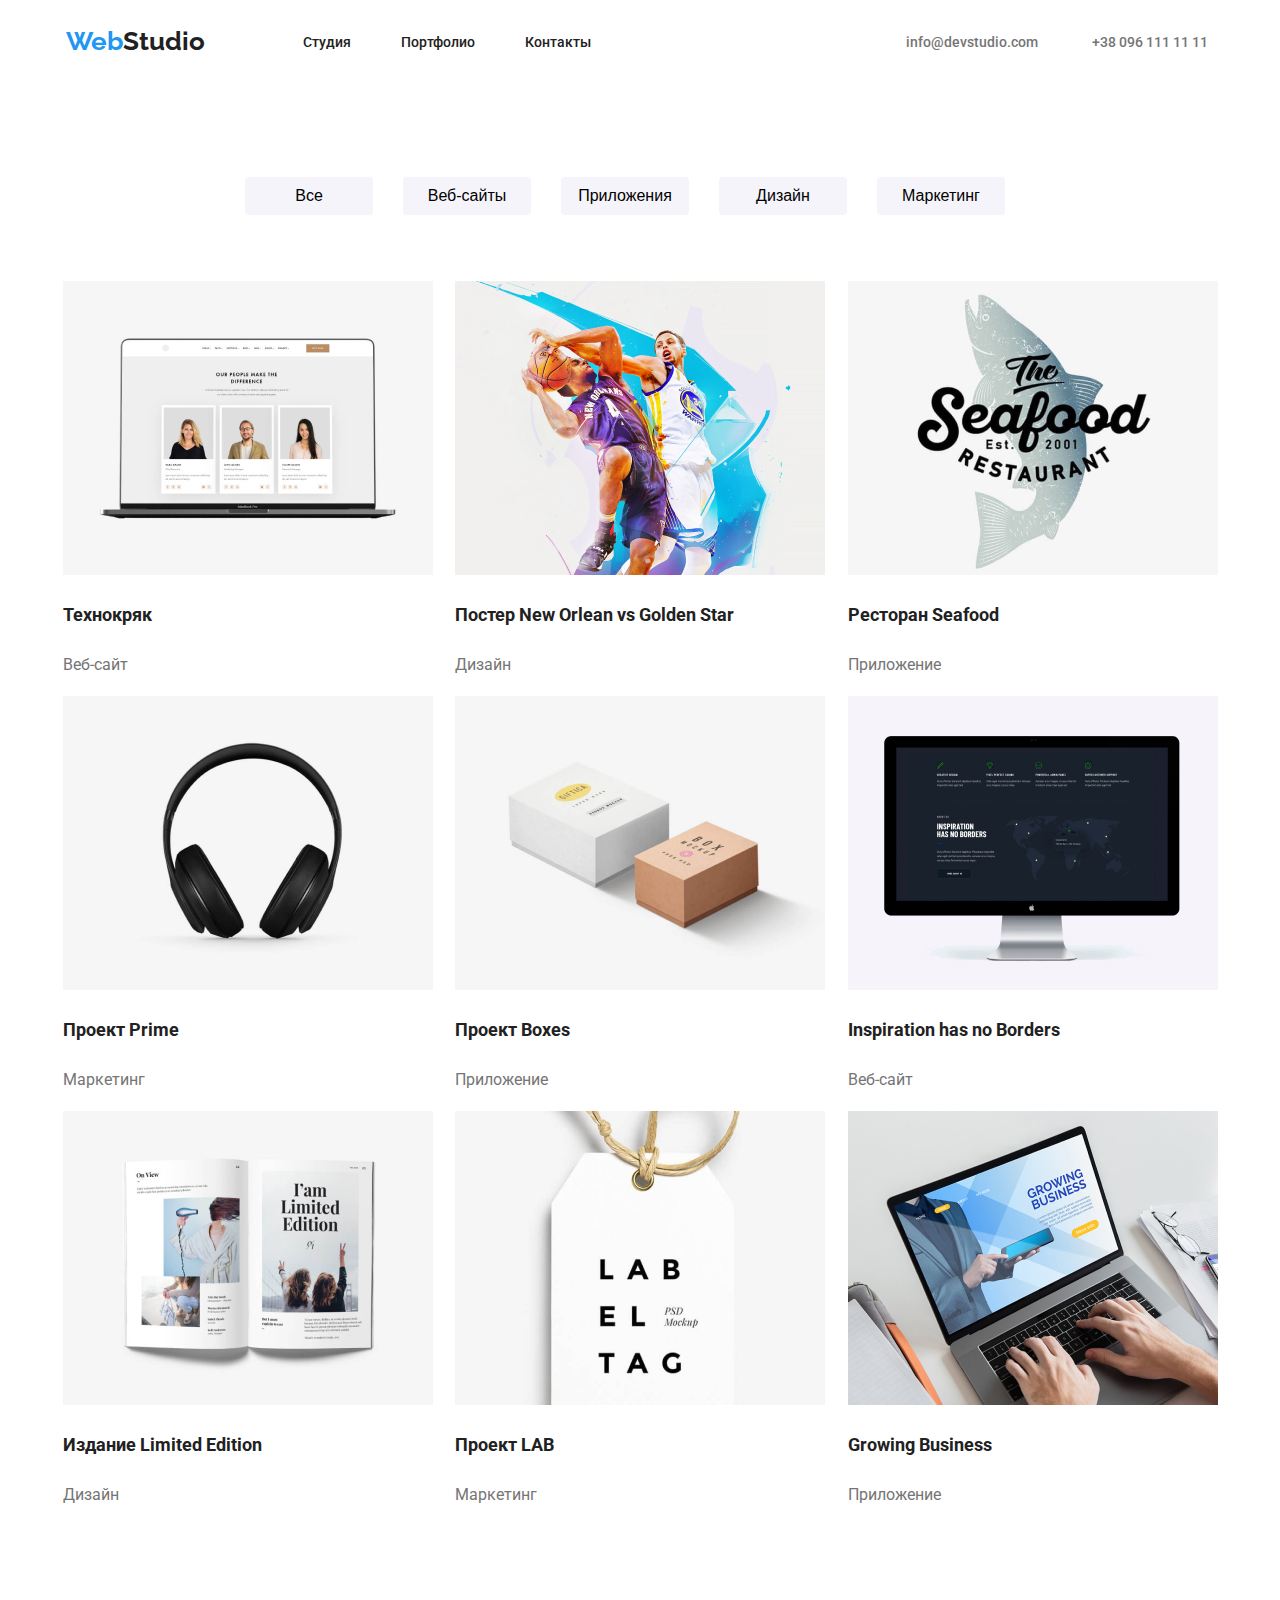
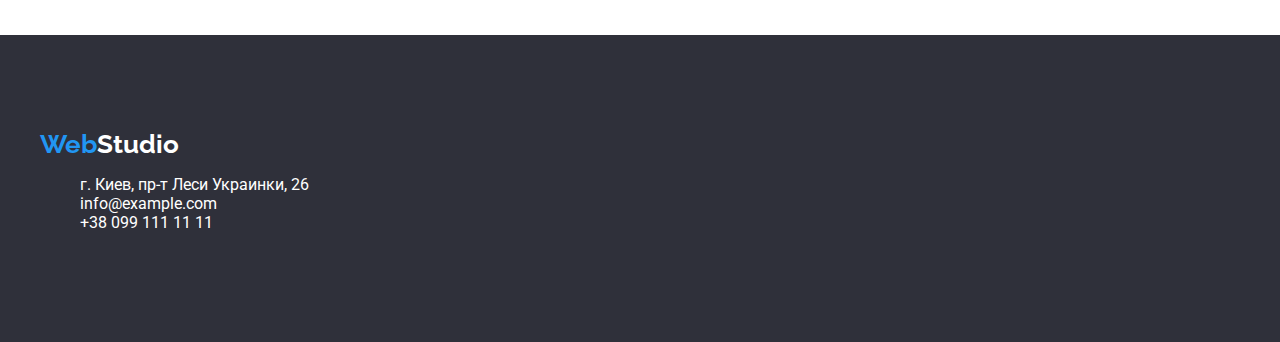
==== portfolio.html @ f40c9e6c "3d commit" ====
<!DOCTYPE html>
<html lang="en">
  <head>
    <meta charset="UTF-8" />
    <meta http-equiv="X-UA-Compatible" content="IE=edge" />
    <meta name="viewport" content="width=device-width, initial-scale=1.0" />
    <title>Портфолио</title>
    <link rel="preconnect" href="https://fonts.googleapis.com" />
    <link rel="preconnect" href="https://fonts.gstatic.com" crossorigin />
    <link
      href="https://fonts.googleapis.com/css2?family=Raleway:wght@700&family=Roboto:wght@400;500;700&display=swap"
      rel="stylesheet"
    />
    <link rel="stylesheet" type="text/css" href="css/styles.css" />
  </head>
  <body>
    <header class="header">
      <div class="container header_container">
        <nav>
          <a href="index.html" class="logo"><span>Web</span>Studio</a>
          <ul class="header_navigation">
            <li><a href="index.html">Студия</a></li>
            <li><a href="portfolio.html">Портфолио</a></li>
            <li><a href="#">Контакты</a></li>
          </ul>
        </nav>
        <div class="header_contacts">
          <a href="mailto:info@devstudio.com">info@devstudio.com</a>
          <a href="tel:+38 096 111 11 11">+38 096 111 11 11</a>
        </div>
      </div>
    </header>
    <main>
      <section class="navigation section">
        <div class="container">
          <ul class="list">
            <li><button type="button" class="portfolio_button">Все</button></li>
            <li><button type="button" class="portfolio_button">Веб-сайты</button></li>
            <li><button type="button" class="portfolio_button">Приложения</button></li>
            <li><button type="button" class="portfolio_button">Дизайн</button></li>
            <li><button type="button" class="portfolio_button">Маркетинг</button></li>
          </ul>
        </div>
      </section>
      <section class="portfolio_cards section">
        <div class="container">
          <ul class="portfolio_card_list">
            <li class="portfolio_card">
              <img src="images/porfolio_img/porfolio_img_1.jpg" alt="Страница" />
              <h3>Технокряк</h3>
              <p>Веб-сайт</p>
            </li>
            <li class="portfolio_card">
              <img src="images/porfolio_img/porfolio_img_2.jpg" alt="Баскетболист" />
              <h3>Постер New Orlean vs Golden Star</h3>
              <p>Дизайн</p>
            </li>
            <li class="portfolio_card">
              <img src="images/porfolio_img/porfolio_img_3.jpg" alt="Морепродукты" />
              <h3>Ресторан Seafood</h3>
              <p>Приложение</p>
            </li>
            <li class="portfolio_card">
              <img src="images/porfolio_img/porfolio_img_4.jpg" alt="Наушники" />
              <h3>Проект Prime</h3>
              <p>Маркетинг</p>
            </li>
            <li class="portfolio_card">
              <img src="images/porfolio_img/porfolio_img_5.jpg" alt="Коробки" />
              <h3>Проект Boxes</h3>
              <p>Приложение</p>
            </li>
            <li class="portfolio_card">
              <img src="images/porfolio_img/porfolio_img_6.jpg" alt="Монитор" />
              <h3>Inspiration has no Borders</h3>
              <p>Веб-сайт</p>
            </li>
            <li class="portfolio_card">
              <img src="images/porfolio_img/porfolio_img_7.jpg" alt="Книга" />
              <h3>Издание Limited Edition</h3>
              <p>Дизайн</p>
            </li>
            <li class="portfolio_card">
              <img src="images/porfolio_img/porfolio_img_8.jpg" alt="Бирка" />
              <h3>Проект LAB</h3>
              <p>Маркетинг</p>
            </li>
            <li class="portfolio_card">
              <img src="images/porfolio_img/porfolio_img_9.jpg" alt="Лептоп" />
              <h3>Growing Business</h3>
              <p>Приложение</p>
            </li>
          </ul>
        </div>
      </section>
    </main>
    <footer>
      <section class="section">
        <div class="container">
          <a href="index.html" class="logo"><span>Web</span>Studio</a>
          <address>
            <ul>
              <li><a href="#">г. Киев, пр-т Леси Украинки, 26</a></li>
              <li><a href="mailto:info@example.com">info@example.com</a></li>
              <li><a href="tel:+38 099 111 11 11">+38 099 111 11 11</a></li>
            </ul>
          </address>
        </div>
      </section>
    </footer>
  </body>
</html>
---- css/styles.css ----
body {
    font-family: 'Roboto', sans-serif;
    color: #212121;
    margin: 0;
    max-width: 100%;
}

.section {
    padding: 94px 0;
}

.container {
    width: 1200px;
    margin: 0 auto;
}

li {
list-style-type: none;
}

header .header_container {
    display: flex;
    justify-content: space-between;
}

.header_container nav {
    display: flex;
}

header .logo {
    margin: 1em;
}

.logo {
    font-size: 26px;
    font-weight: 700;
    font-family: 'Raleway', sans-serif;
}


 header .logo:hover {
    color: #212121;
    cursor: pointer;
 }

.logo span {
    color: #2196F3;
}

.header_navigation {
    display: flex;
    margin: 2em;
}

.header_navigation li {
    margin-right: 50px;
}

header a {
    color: #212121;
    text-decoration: none;
    font-size: 14px;
    font-weight: 500;

}

header a:hover {
    color: #2196F3;
}

header a:focus {
    color: #2196F3;
}

.header_contacts {
    margin: 2em;
}

.header_contacts a {
    color: #757575;
    margin-left: 50px;
}

section h2 {
    margin: 0;
    font-weight: 700;
    font-size: 36px;
    line-height: 4.2em;
    text-align: center;
}

.list {
    margin: 0;
    padding: 0;
    display: flex;
    justify-content: space-between;
}

.main_item {
    background-color: #2F303A;
    text-align: center;
}

.main_item h1 {
    color: white;
    font-weight: 900;
    font-size: 44px;
    line-height: 1.36em;
}

.main_item button {
    background: #2196F3;
    width: 200px;
    height: 50px;
    box-shadow: 0px 4px 4px rgba(0, 0, 0, 0.15);
    border-radius: 4px;
    border: none;
    font-size: 16px;
    line-height: 1.88em;
    font-weight: 700;
    color: #FFFFFF;
}

.main_item button:hover {
    background: #188CE8;
    border: none;
    cursor: pointer;
    transition: 0.5s;
}

.main_item button:focus {
    background: #188CE8;
}

.main_item button:active {
    background: #188CE8;
}

.why_me {
    background: #E5E5E5;
}

.why_me p {
    font-size: 14px;
    font-weight: 700;
    line-height: 1.6em;
}

.why_me .secondary_text {
    color: #757575;
}

.about_us {
    background: #E5E5E5;
}

.about_us img {
    width: 370px;
    height: 294px;
}

.our_team {
    background: #F5F4FA;
    text-align: center;
}

.our_team_column {
    background-color: #FFFFFF;
    box-shadow: 0px 1px 3px rgba(0, 0, 0, 0.12), 0px 1px 1px rgba(0, 0, 0, 0.14), 0px 2px 1px rgba(0, 0, 0, 0.2);
    border-radius: 0px 0px 4px 4px;
}

.our_team img {
    width: 270px;
    height: 260px;
}

.our_team .secondary_text {
    color: #757575;
    font-size: 16px;
}

.navigation {
    text-align: center;
    padding-bottom: 50px;
}

.navigation .list {
    display: flex;
    justify-content: center;
}

.navigation .list li {
    margin-right: 30px;
}

.portfolio_cards {
    padding-top: 0;
}

.portfolio_button {
    width: 128px;
    height: 38px;
    background-color: #F5F4FA;
    font-size: 16px;
    font-weight: 500;
    line-height: 1.62em;
    border-radius: 4px;
    border: none;
}

.portfolio_button:hover {
    background-color: #2196F3;
    color: #FFFFFF;
    border: none;
    cursor: pointer;
    transition: 0.5s;
}

.portfolio_card_list {
    display: flex;
    justify-content: space-evenly;
    flex-wrap: wrap;
    padding: 0;
}

.portfolio_card img {
    width: 370px;
    height: 294px;
}

.portfolio_card h3 {
    font-size: 18px;
    font-weight: 700;
    line-height: 2em;
}

.portfolio_card p {
    color: #757575;
    font-size: 16px;
    font-weight: 400;
    line-height: 1.8em;
}

footer {
    background-color: #2F303A;
}

footer .logo {
    color: #FFFFFF;
}

footer.logo:hover {
    color: #FFFFFF;
    cursor: pointer;
}

footer a {
    color: #FFFFFF;
    font-style: normal;
    text-decoration: none;
}

address a:hover {
color: rgba(255, 255, 255, 0.6);
}
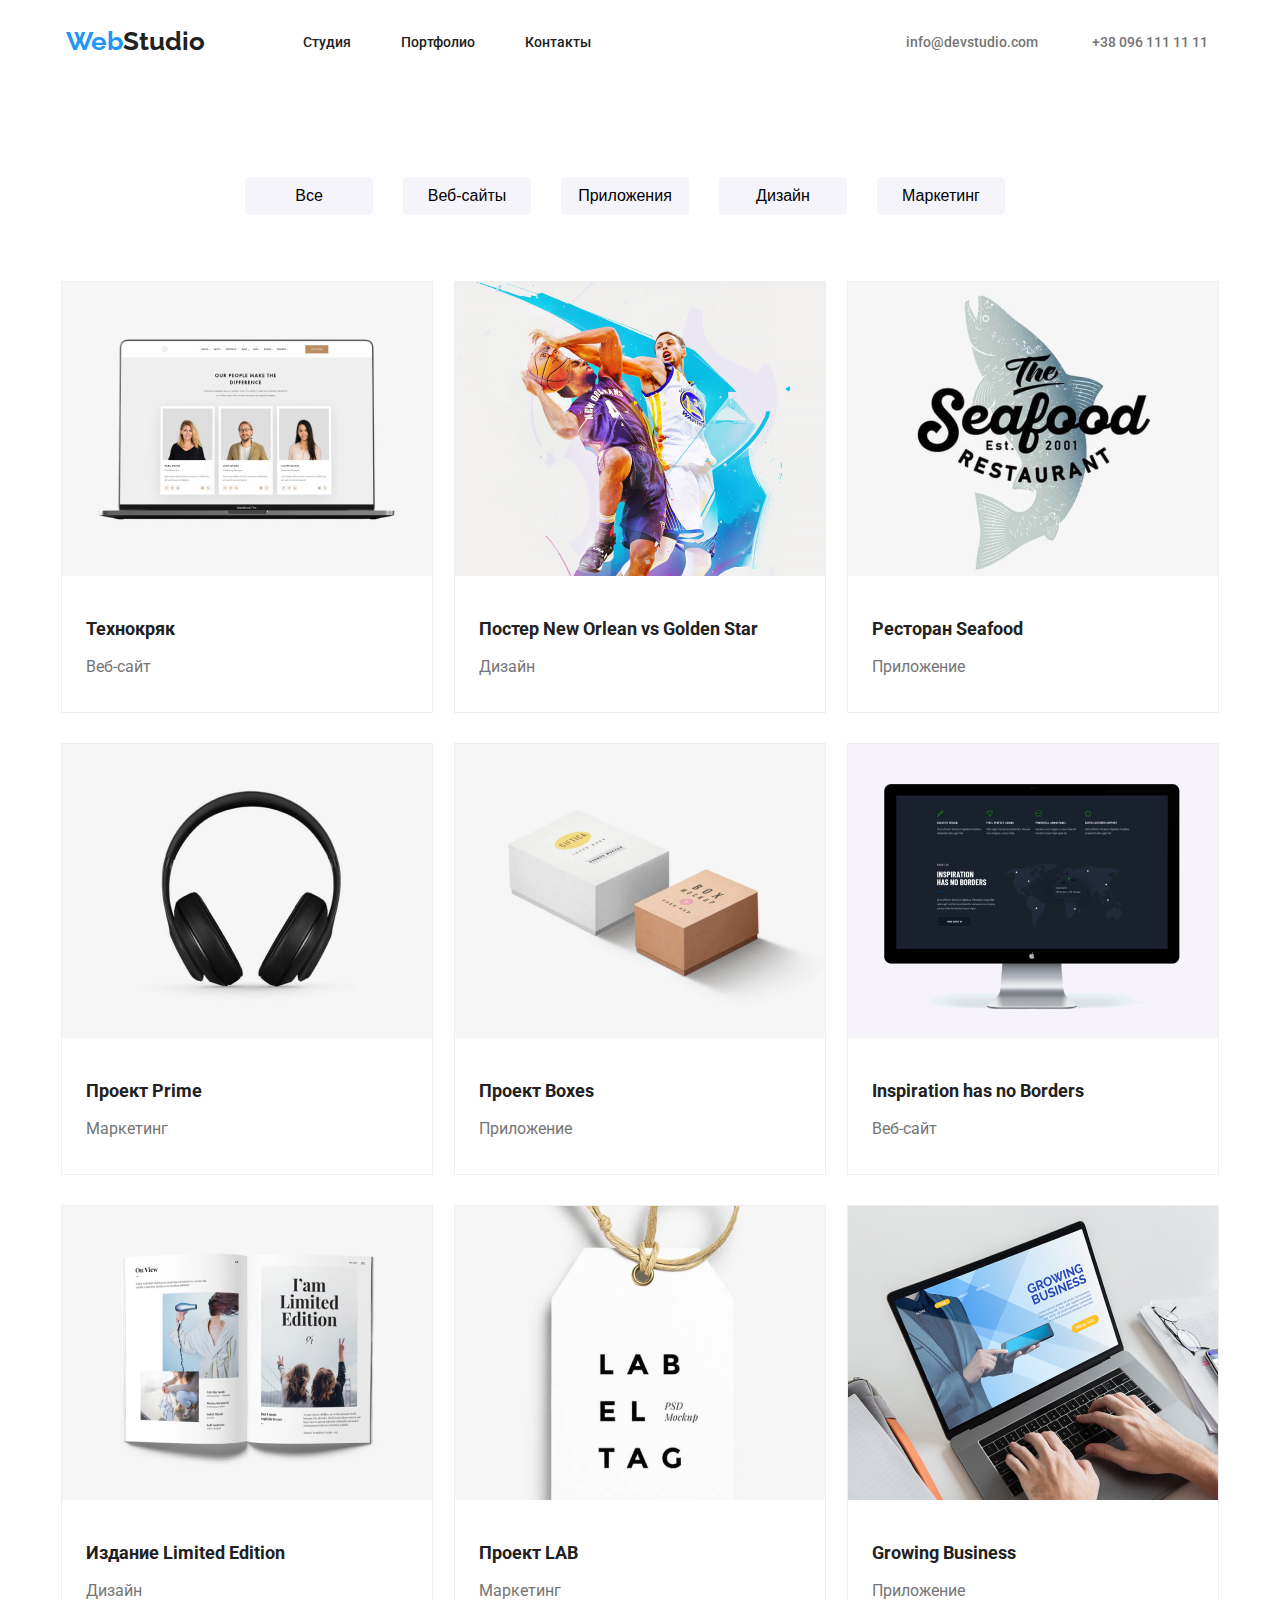
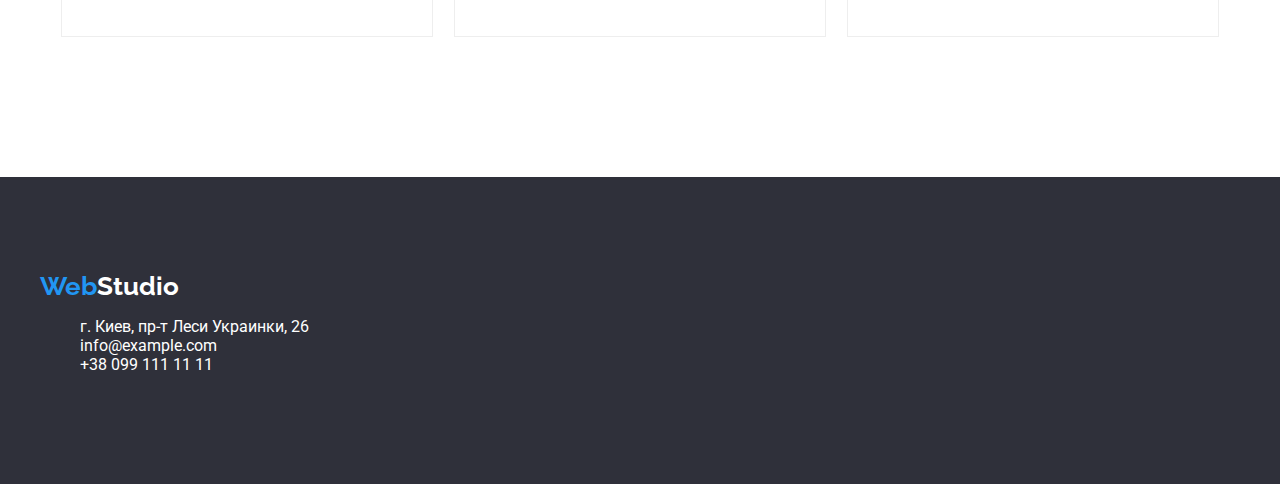
==== commit 93be442f: "3d commit" ====
--- a/portfolio.html
+++ b/portfolio.html
@@ -47,48 +47,66 @@
           <ul class="portfolio_card_list">
             <li class="portfolio_card">
               <img src="images/porfolio_img/porfolio_img_1.jpg" alt="Страница" />
-              <h3>Технокряк</h3>
-              <p>Веб-сайт</p>
+              <div class="portfolio_card_content">
+                <h3>Технокряк</h3>
+                <p>Веб-сайт</p>
+              </div>
             </li>
             <li class="portfolio_card">
               <img src="images/porfolio_img/porfolio_img_2.jpg" alt="Баскетболист" />
-              <h3>Постер New Orlean vs Golden Star</h3>
-              <p>Дизайн</p>
+              <div class="portfolio_card_content">
+                <h3>Постер New Orlean vs Golden Star</h3>
+                <p>Дизайн</p>
+              </div>
             </li>
             <li class="portfolio_card">
               <img src="images/porfolio_img/porfolio_img_3.jpg" alt="Морепродукты" />
-              <h3>Ресторан Seafood</h3>
-              <p>Приложение</p>
+              <div class="portfolio_card_content">
+                <h3>Ресторан Seafood</h3>
+                <p>Приложение</p>
+              </div>
             </li>
             <li class="portfolio_card">
               <img src="images/porfolio_img/porfolio_img_4.jpg" alt="Наушники" />
-              <h3>Проект Prime</h3>
-              <p>Маркетинг</p>
+              <div class="portfolio_card_content">
+                <h3>Проект Prime</h3>
+                <p>Маркетинг</p>
+              </div>
             </li>
             <li class="portfolio_card">
               <img src="images/porfolio_img/porfolio_img_5.jpg" alt="Коробки" />
-              <h3>Проект Boxes</h3>
-              <p>Приложение</p>
+              <div class="portfolio_card_content">
+                <h3>Проект Boxes</h3>
+                <p>Приложение</p>
+              </div>
             </li>
             <li class="portfolio_card">
               <img src="images/porfolio_img/porfolio_img_6.jpg" alt="Монитор" />
-              <h3>Inspiration has no Borders</h3>
-              <p>Веб-сайт</p>
+              <div class="portfolio_card_content">
+                <h3>Inspiration has no Borders</h3>
+                <p>Веб-сайт</p>
+              </div>
             </li>
             <li class="portfolio_card">
               <img src="images/porfolio_img/porfolio_img_7.jpg" alt="Книга" />
-              <h3>Издание Limited Edition</h3>
-              <p>Дизайн</p>
+              <div class="portfolio_card_content">
+                <h3>Издание Limited Edition</h3>
+                <p>Дизайн</p>
+              </div>
             </li>
             <li class="portfolio_card">
               <img src="images/porfolio_img/porfolio_img_8.jpg" alt="Бирка" />
-              <h3>Проект LAB</h3>
-              <p>Маркетинг</p>
+              <div class="portfolio_card_content">
+                <h3>Проект LAB</h3>
+                <p>Маркетинг</p>
+              </div>
             </li>
             <li class="portfolio_card">
               <img src="images/porfolio_img/porfolio_img_9.jpg" alt="Лептоп" />
-              <h3>Growing Business</h3>
-              <p>Приложение</p>
+              <div class="portfolio_card_content">
+                <h3>Growing Business</h3>
+                <p>Приложение</p>
+              </div>
             </li>
           </ul>
         </div>
--- a/css/styles.css
+++ b/css/styles.css
@@ -85,7 +85,7 @@
     margin: 0;
     font-weight: 700;
     font-size: 36px;
-    line-height: 4.2em;
+    margin-bottom: 50px;
     text-align: center;
 }
 
@@ -224,22 +224,30 @@
     padding: 0;
 }
 
+.portfolio_card {
+    margin-bottom: 30px;
+    background: #FFFFFF;
+    border: 1px solid #EEEEEE;
+}
+
 .portfolio_card img {
     width: 370px;
     height: 294px;
 }
 
+.portfolio_card_content {
+    padding: 20px 24px;
+}
+
 .portfolio_card h3 {
     font-size: 18px;
     font-weight: 700;
-    line-height: 2em;
 }
 
 .portfolio_card p {
     color: #757575;
     font-size: 16px;
     font-weight: 400;
-    line-height: 1.8em;
 }
 
 footer {
@@ -263,4 +271,12 @@
 
 address a:hover {
 color: rgba(255, 255, 255, 0.6);
+}
+
+.footer_adress ul {
+    padding: 0;
+}
+
+.footer_adress li {
+    padding-bottom: 9px;
 }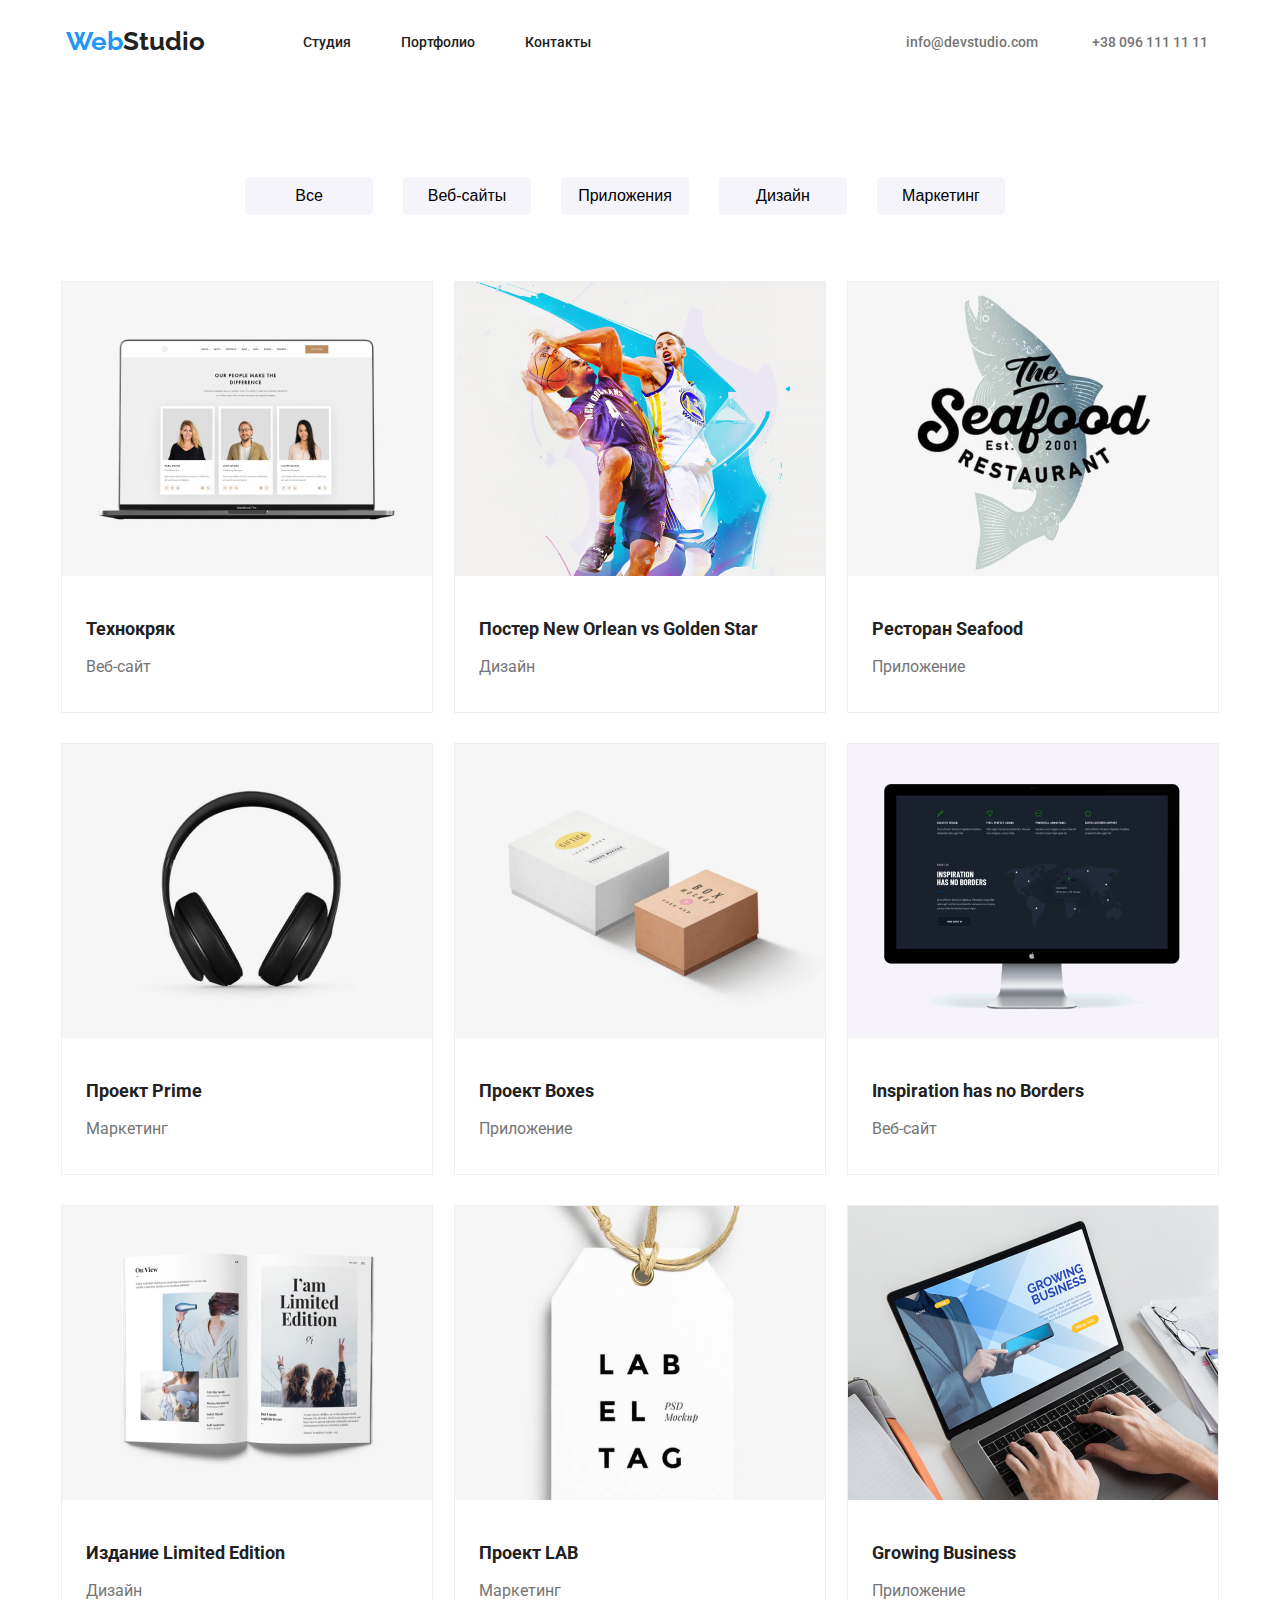
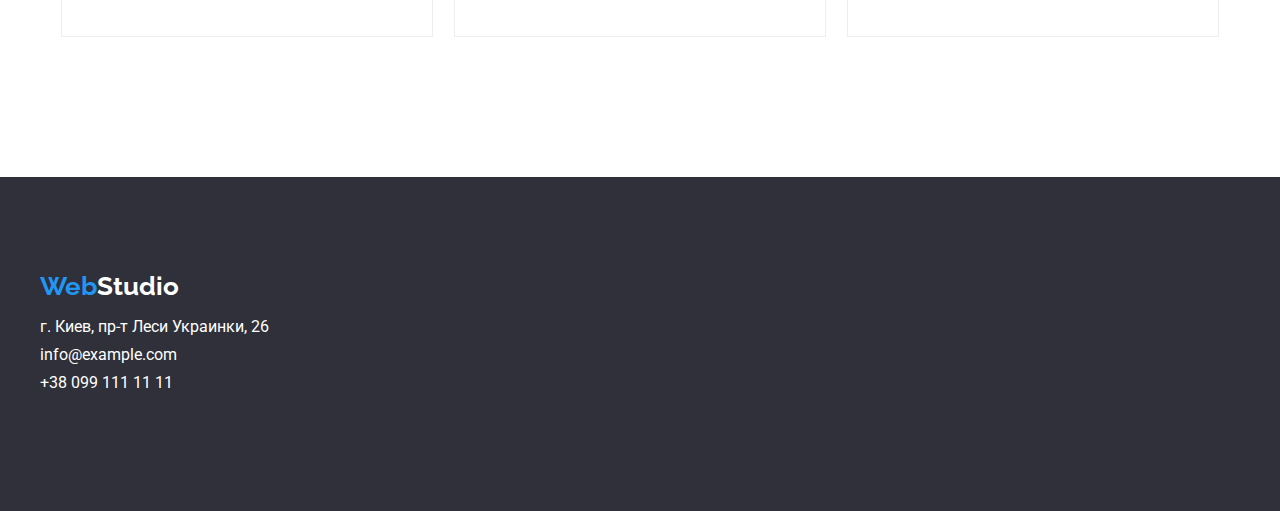
==== commit 6ce1bc53: "Update portfolio.html" ====
--- a/portfolio.html
+++ b/portfolio.html
@@ -116,7 +116,7 @@
       <section class="section">
         <div class="container">
           <a href="index.html" class="logo"><span>Web</span>Studio</a>
-          <address>
+          <address class="footer_adress">
             <ul>
               <li><a href="#">г. Киев, пр-т Леси Украинки, 26</a></li>
               <li><a href="mailto:info@example.com">info@example.com</a></li>
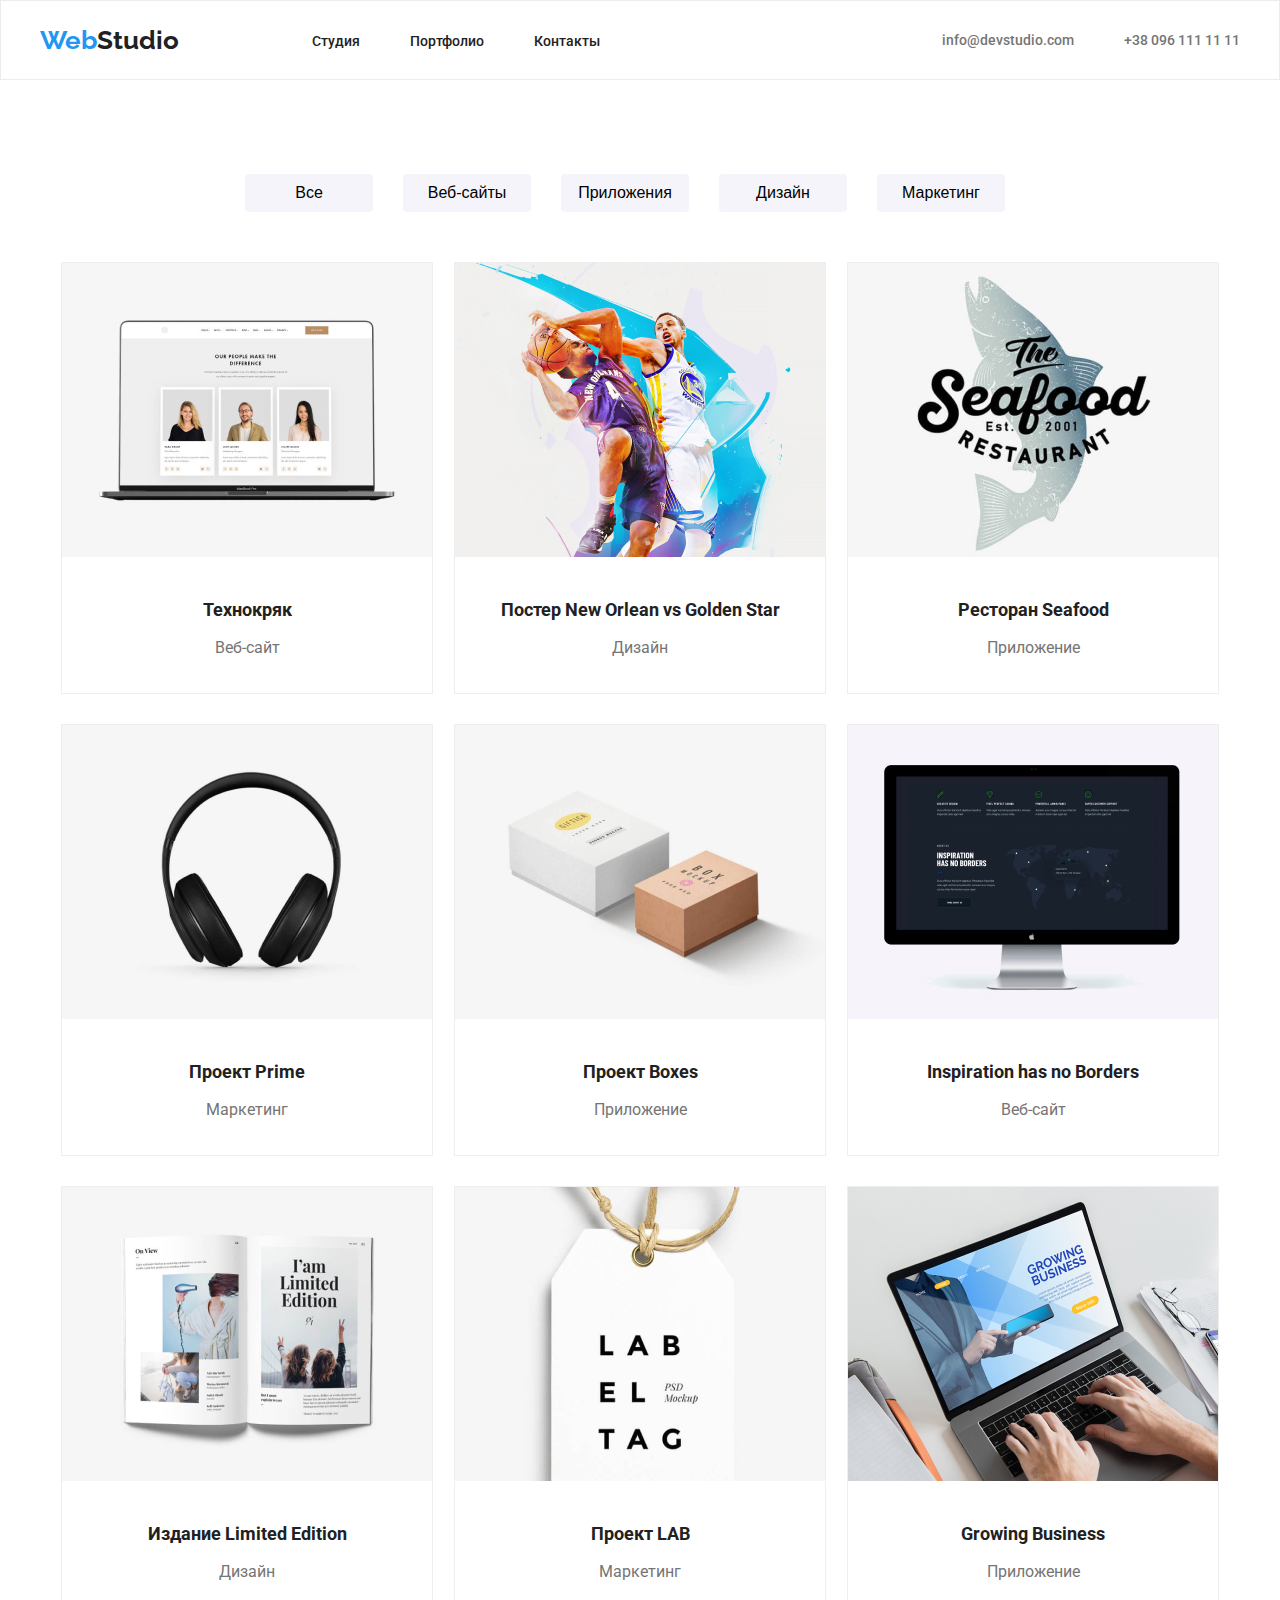
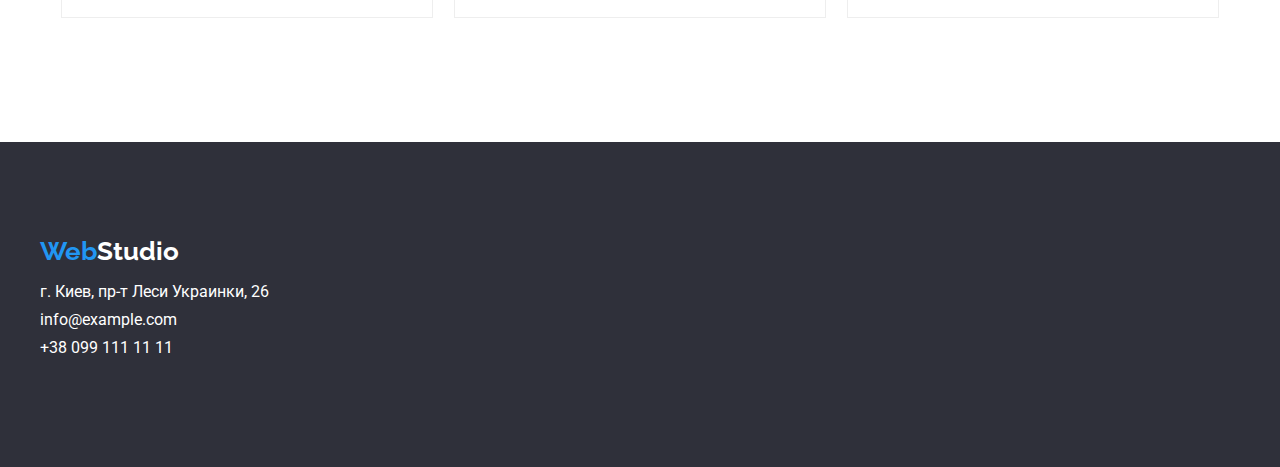
==== commit f6dd28f6: "fifth commit" ====
--- a/portfolio.html
+++ b/portfolio.html
@@ -15,20 +15,22 @@
   </head>
   <body>
     <header class="header">
-      <div class="container header_container">
-        <nav>
-          <a href="index.html" class="logo"><span>Web</span>Studio</a>
-          <ul class="header_navigation">
-            <li><a href="index.html">Студия</a></li>
-            <li><a href="portfolio.html">Портфолио</a></li>
-            <li><a href="#">Контакты</a></li>
-          </ul>
-        </nav>
-        <div class="header_contacts">
-          <a href="mailto:info@devstudio.com">info@devstudio.com</a>
-          <a href="tel:+38 096 111 11 11">+38 096 111 11 11</a>
+      <section class="header_section section">
+        <div class="container header_container">
+          <nav>
+            <a href="index.html" class="logo"><span>Web</span>Studio</a>
+            <ul class="header_navigation">
+              <li><a href="index.html">Студия</a></li>
+              <li><a href="portfolio.html">Портфолио</a></li>
+              <li><a href="#">Контакты</a></li>
+            </ul>
+          </nav>
+          <div class="header_contacts">
+            <a href="mailto:info@devstudio.com">info@devstudio.com</a>
+            <a href="tel:+38 096 111 11 11">+38 096 111 11 11</a>
+          </div>
         </div>
-      </div>
+      </section>
     </header>
     <main>
       <section class="navigation section">
@@ -40,10 +42,6 @@
             <li><button type="button" class="portfolio_button">Дизайн</button></li>
             <li><button type="button" class="portfolio_button">Маркетинг</button></li>
           </ul>
-        </div>
-      </section>
-      <section class="portfolio_cards section">
-        <div class="container">
           <ul class="portfolio_card_list">
             <li class="portfolio_card">
               <img src="images/porfolio_img/porfolio_img_1.jpg" alt="Страница" />
--- a/css/styles.css
+++ b/css/styles.css
@@ -12,12 +12,21 @@
 .container {
     width: 1200px;
     margin: 0 auto;
+    padding: 0 15px;
 }
 
 li {
 list-style-type: none;
 }
 
+.header_section {
+    border: 1px solid #ECECEC;
+}
+
+header .header_section {
+    padding: 24px 0;
+}
+
 header .header_container {
     display: flex;
     justify-content: space-between;
@@ -25,10 +34,6 @@
 
 .header_container nav {
     display: flex;
-}
-
-header .logo {
-    margin: 1em;
 }
 
 .logo {
@@ -37,6 +42,9 @@
     font-family: 'Raleway', sans-serif;
 }
 
+header .logo {
+    margin-right: 93px;
+}
 
  header .logo:hover {
     color: #212121;
@@ -49,7 +57,8 @@
 
 .header_navigation {
     display: flex;
-    margin: 2em;
+    margin: 0;
+    align-items: center;
 }
 
 .header_navigation li {
@@ -73,7 +82,8 @@
 }
 
 .header_contacts {
-    margin: 2em;
+    align-items: center;
+    display: flex;
 }
 
 .header_contacts a {
@@ -99,6 +109,10 @@
 .main_item {
     background-color: #2F303A;
     text-align: center;
+}
+
+.main_item {
+    padding: 200px 0;
 }
 
 .main_item h1 {
@@ -106,6 +120,8 @@
     font-weight: 900;
     font-size: 44px;
     line-height: 1.36em;
+    letter-spacing: 0.06em;
+    margin: 0 0 40px 0;
 }
 
 .main_item button {
@@ -140,14 +156,21 @@
     background: #E5E5E5;
 }
 
+.why_me_column {
+    width: 370px;
+    margin-right: 30px;
+}
+
 .why_me p {
+    margin-top: 0;
     font-size: 14px;
     font-weight: 700;
-    line-height: 1.6em;
+    line-height: 1.71;
 }
 
 .why_me .secondary_text {
     color: #757575;
+    font-weight: 400;
 }
 
 .about_us {
@@ -162,6 +185,7 @@
 .our_team {
     background: #F5F4FA;
     text-align: center;
+    letter-spacing: 0.03em;
 }
 
 .our_team_column {
@@ -175,14 +199,21 @@
     height: 260px;
 }
 
+.our_team h3 {
+    font-weight: 500;
+    font-size: 16px;
+    line-height: 19px;
+}
+
 .our_team .secondary_text {
     color: #757575;
     font-size: 16px;
+    font-weight: 400;
 }
 
 .navigation {
     text-align: center;
-    padding-bottom: 50px;
+    padding-bottom: 94px;
 }
 
 .navigation .list {
@@ -192,10 +223,6 @@
 
 .navigation .list li {
     margin-right: 30px;
-}
-
-.portfolio_cards {
-    padding-top: 0;
 }
 
 .portfolio_button {
@@ -222,6 +249,7 @@
     justify-content: space-evenly;
     flex-wrap: wrap;
     padding: 0;
+    margin: 50px 0 0 0;
 }
 
 .portfolio_card {
@@ -254,6 +282,10 @@
     background-color: #2F303A;
 }
 
+.footer_section {
+    padding: 60px 0;
+}
+
 footer .logo {
     color: #FFFFFF;
 }
@@ -278,5 +310,5 @@
 }
 
 .footer_adress li {
-    padding-bottom: 9px;
+    margin-bottom: 9px;
 }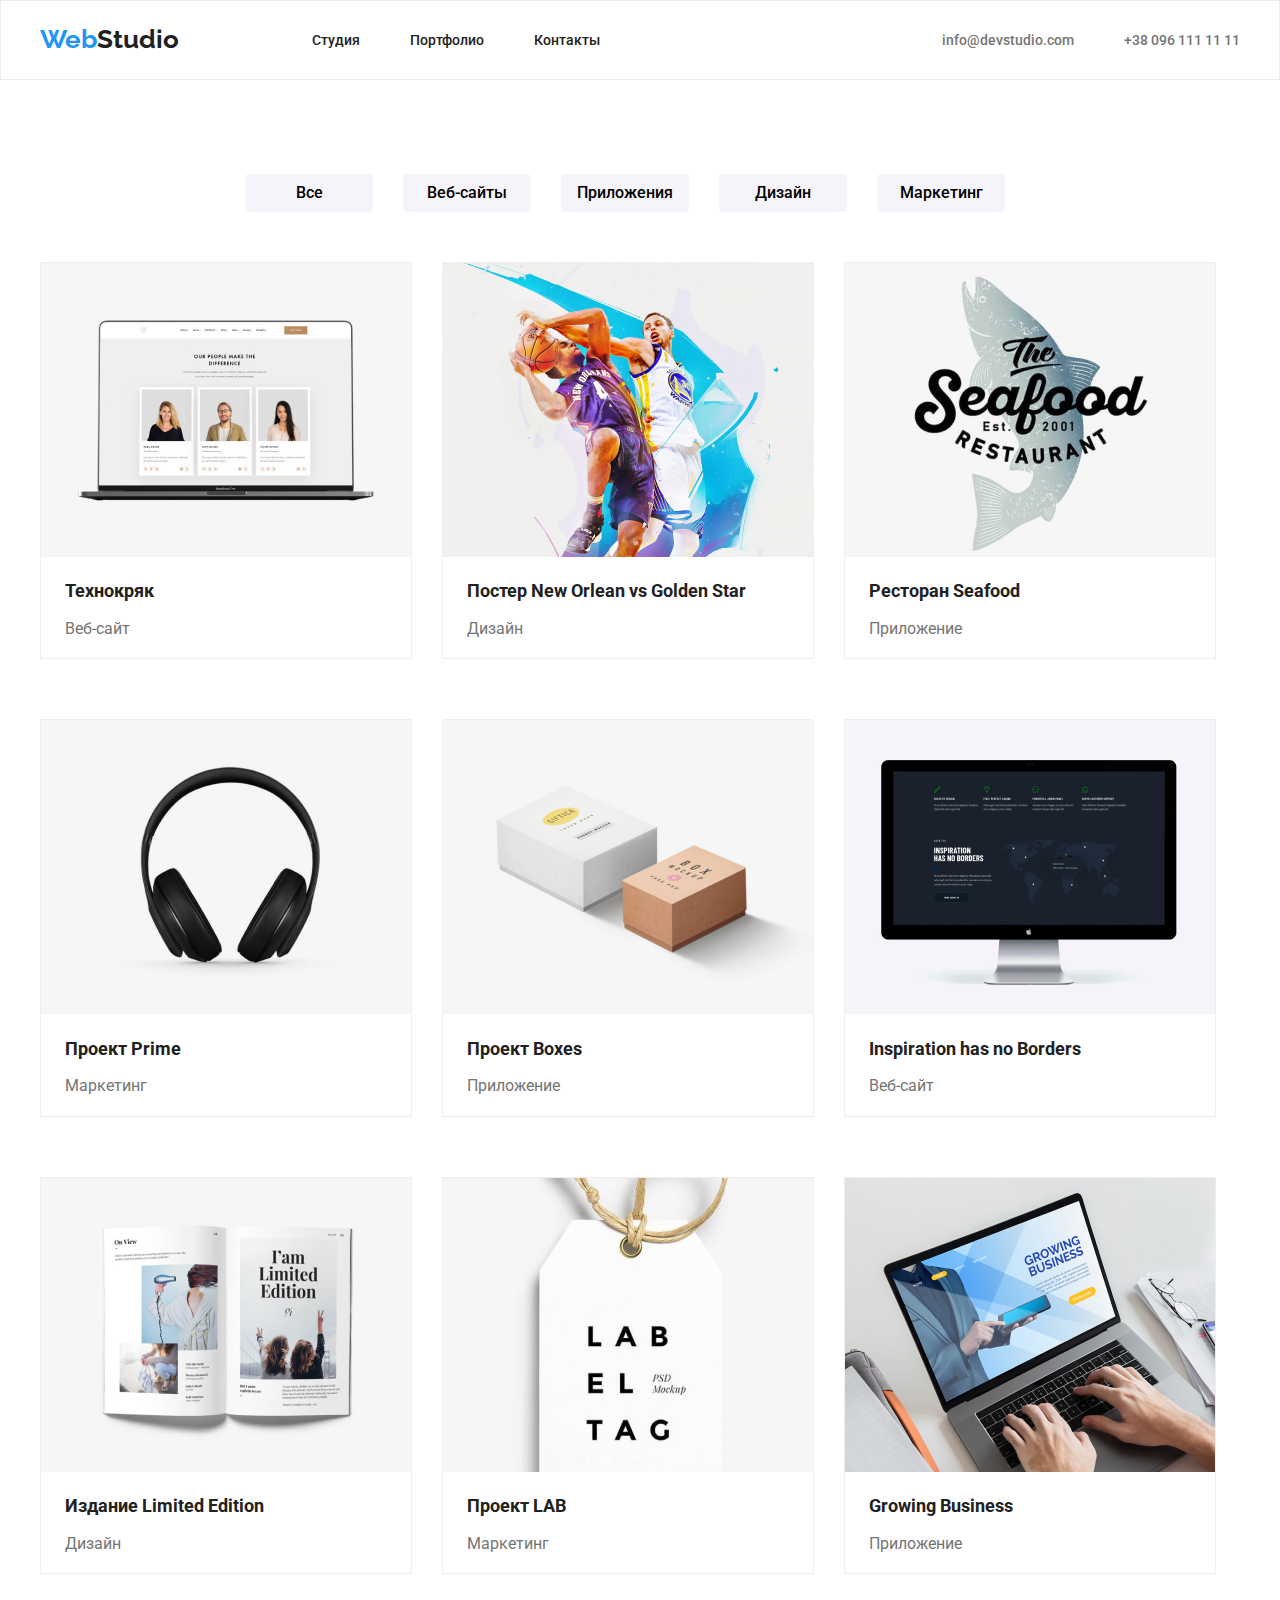
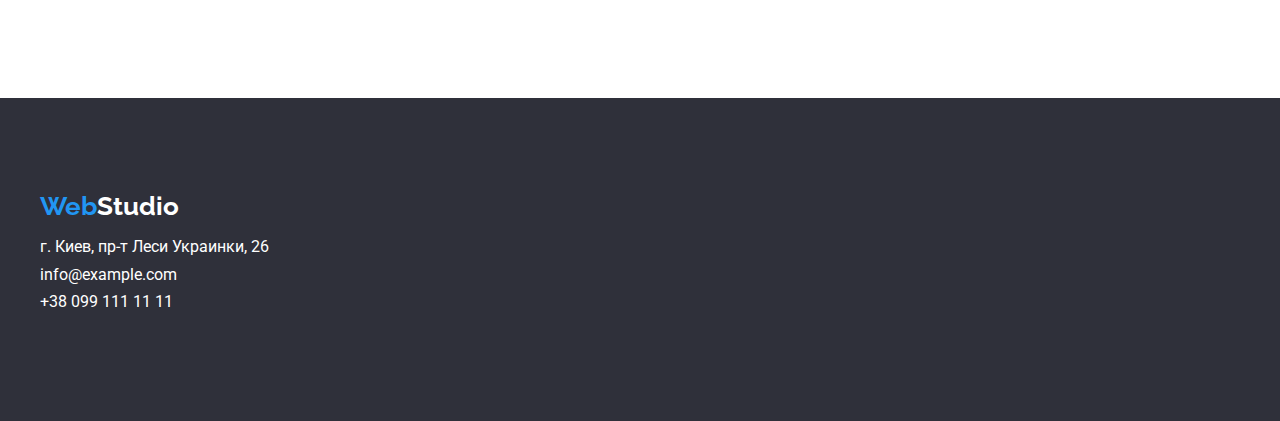
==== commit 5efb919b: "commit 6" ====
--- a/portfolio.html
+++ b/portfolio.html
@@ -12,6 +12,7 @@
       rel="stylesheet"
     />
     <link rel="stylesheet" type="text/css" href="css/styles.css" />
+    <link rel="stylesheet" type="text/css" href="css/normalize.css" />
   </head>
   <body>
     <header class="header">
--- a/css/styles.css
+++ b/css/styles.css
@@ -119,7 +119,7 @@
     color: white;
     font-weight: 900;
     font-size: 44px;
-    line-height: 1.36em;
+    line-height: 1.36;
     letter-spacing: 0.06em;
     margin: 0 0 40px 0;
 }
@@ -154,6 +154,7 @@
 
 .why_me {
     background: #E5E5E5;
+    letter-spacing: 0.03em;
 }
 
 .why_me_column {
@@ -175,6 +176,7 @@
 
 .about_us {
     background: #E5E5E5;
+    padding-top: 0;
 }
 
 .about_us img {
@@ -194,6 +196,10 @@
     border-radius: 0px 0px 4px 4px;
 }
 
+.our_team_column_content {
+    padding: 30px;
+}
+
 .our_team img {
     width: 270px;
     height: 260px;
@@ -201,6 +207,7 @@
 
 .our_team h3 {
     font-weight: 500;
+    margin-top: 0;
     font-size: 16px;
     line-height: 19px;
 }
@@ -209,6 +216,7 @@
     color: #757575;
     font-size: 16px;
     font-weight: 400;
+    margin-bottom: 0;
 }
 
 .navigation {
@@ -246,10 +254,11 @@
 
 .portfolio_card_list {
     display: flex;
-    justify-content: space-evenly;
     flex-wrap: wrap;
     padding: 0;
     margin: 50px 0 0 0;
+    gap: 30px;
+    text-align: left;
 }
 
 .portfolio_card {
@@ -268,6 +277,7 @@
 }
 
 .portfolio_card h3 {
+    margin-top: 0;
     font-size: 18px;
     font-weight: 700;
 }
@@ -276,6 +286,7 @@
     color: #757575;
     font-size: 16px;
     font-weight: 400;
+    margin-bottom: 0;
 }
 
 footer {
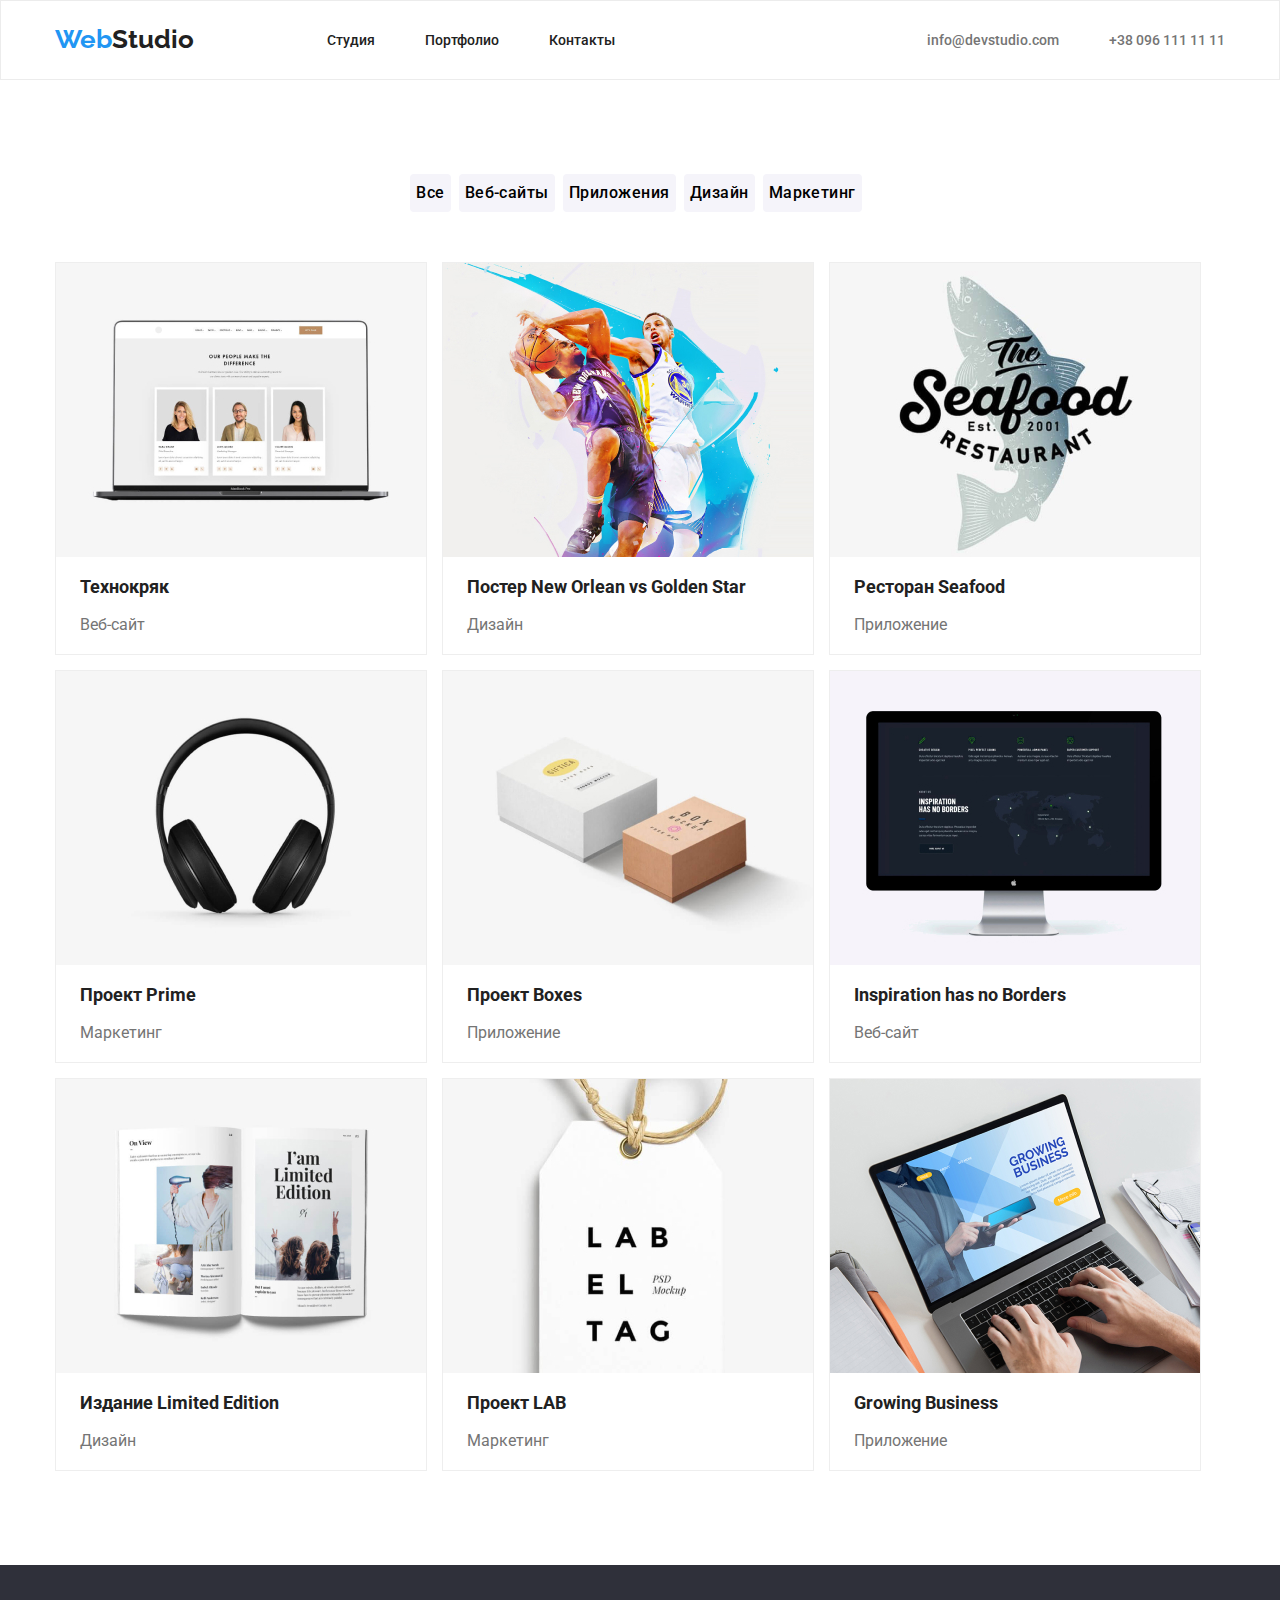
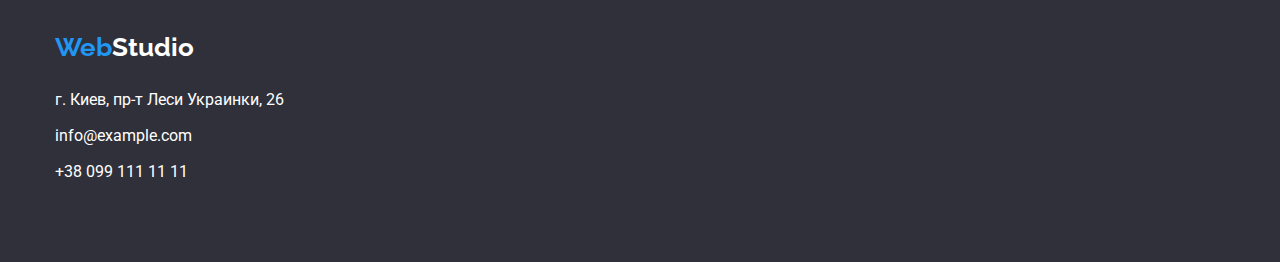
==== commit 7f583414: "commit 7" ====
--- a/portfolio.html
+++ b/portfolio.html
@@ -111,19 +111,17 @@
         </div>
       </section>
     </main>
-    <footer>
-      <section class="section">
-        <div class="container">
-          <a href="index.html" class="logo"><span>Web</span>Studio</a>
-          <address class="footer_adress">
-            <ul>
-              <li><a href="#">г. Киев, пр-т Леси Украинки, 26</a></li>
-              <li><a href="mailto:info@example.com">info@example.com</a></li>
-              <li><a href="tel:+38 099 111 11 11">+38 099 111 11 11</a></li>
-            </ul>
-          </address>
-        </div>
-      </section>
+    <footer class="section footer_section">
+      <div class="container">
+        <a href="index.html" class="logo"><span>Web</span>Studio</a>
+        <address class="footer_adress">
+          <ul>
+            <li><a href="#">г. Киев, пр-т Леси Украинки, 26</a></li>
+            <li><a href="mailto:info@example.com">info@example.com</a></li>
+            <li><a href="tel:+38 099 111 11 11">+38 099 111 11 11</a></li>
+          </ul>
+        </address>
+      </div>
     </footer>
   </body>
 </html>
--- a/css/styles.css
+++ b/css/styles.css
@@ -95,6 +95,7 @@
     margin: 0;
     font-weight: 700;
     font-size: 36px;
+    line-height: 42px;
     margin-bottom: 50px;
     text-align: center;
 }
@@ -230,17 +231,18 @@
 }
 
 .navigation .list li {
-    margin-right: 30px;
+    margin-right: 8px;
 }
 
 .portfolio_button {
-    width: 128px;
+    font-family: 'Roboto';
     height: 38px;
     background-color: #F5F4FA;
     font-size: 16px;
     font-weight: 500;
-    line-height: 1.62em;
+    line-height: 1.62;
     border-radius: 4px;
+    letter-spacing: 0.03em;
     border: none;
 }
 
@@ -257,12 +259,11 @@
     flex-wrap: wrap;
     padding: 0;
     margin: 50px 0 0 0;
-    gap: 30px;
+    gap: 15px;
     text-align: left;
 }
 
 .portfolio_card {
-    margin-bottom: 30px;
     background: #FFFFFF;
     border: 1px solid #EEEEEE;
 }
@@ -310,6 +311,7 @@
     color: #FFFFFF;
     font-style: normal;
     text-decoration: none;
+    line-height: 1.71;
 }
 
 address a:hover {
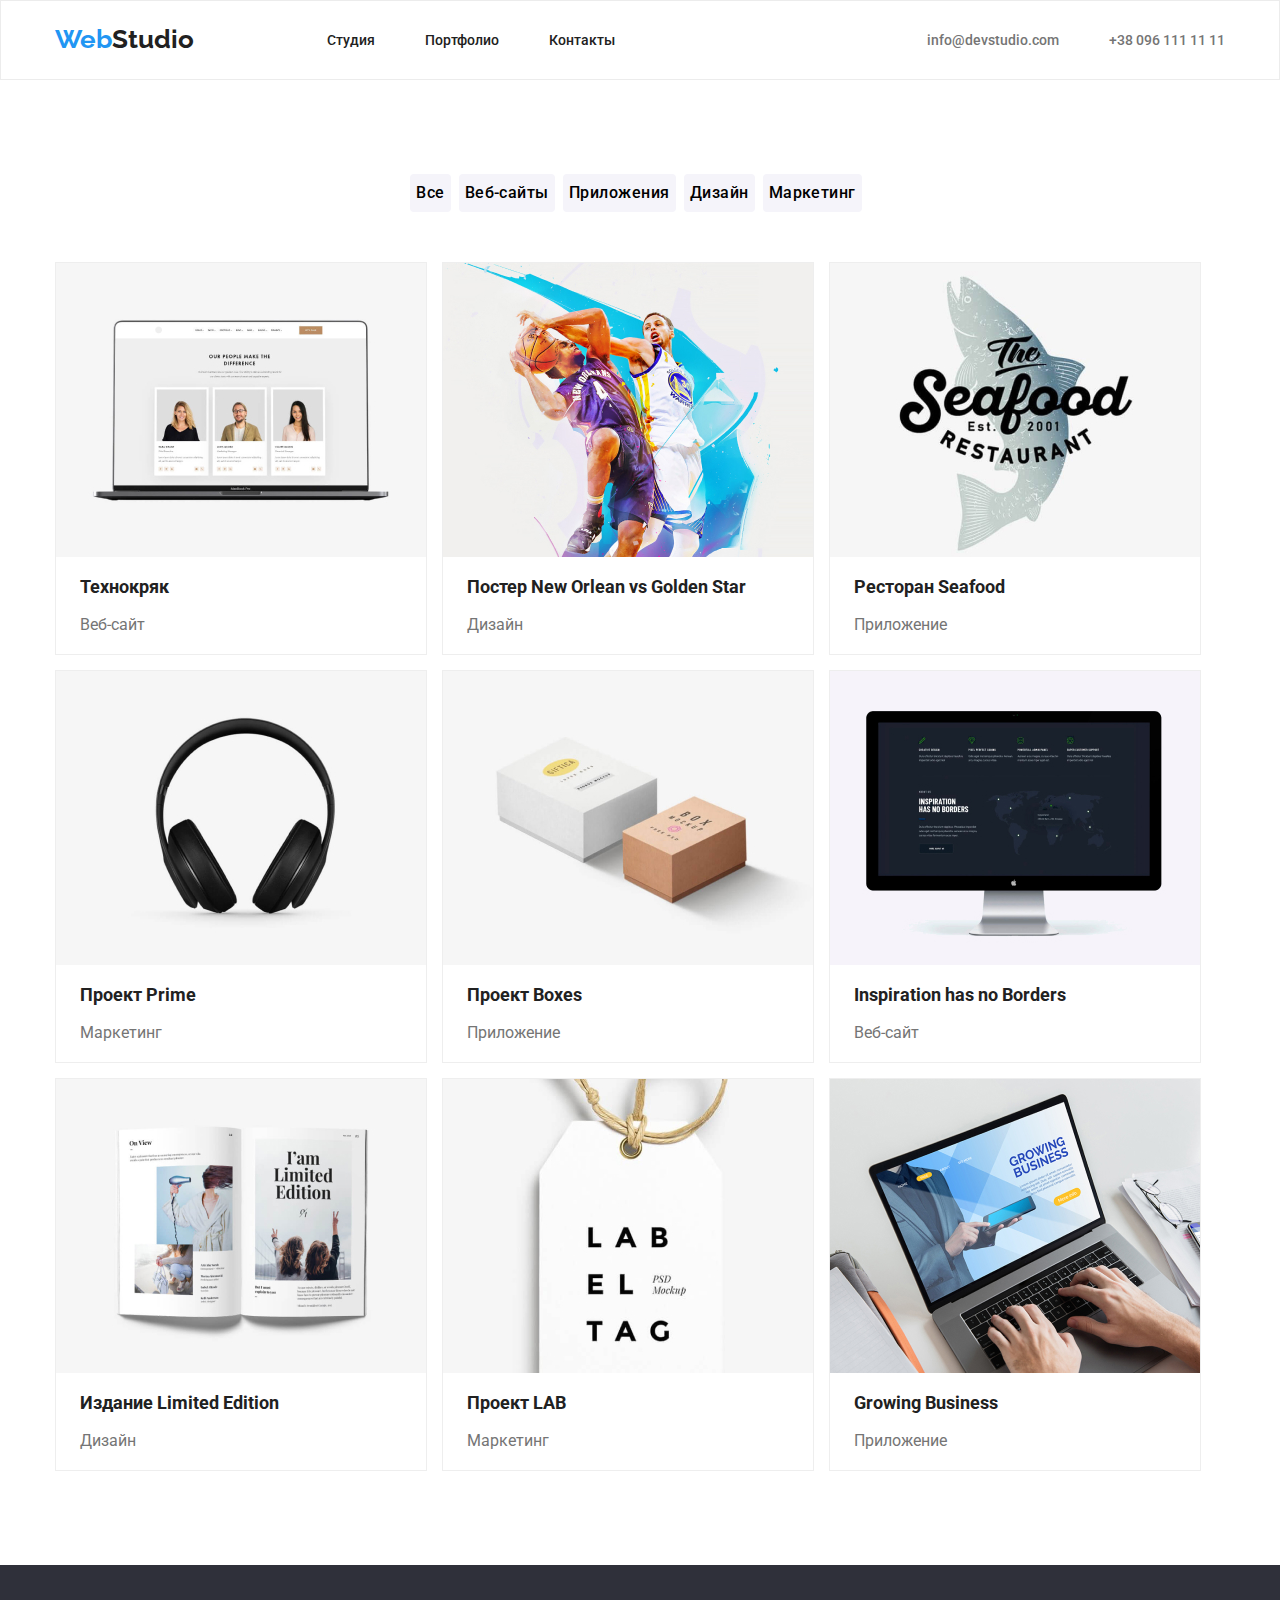
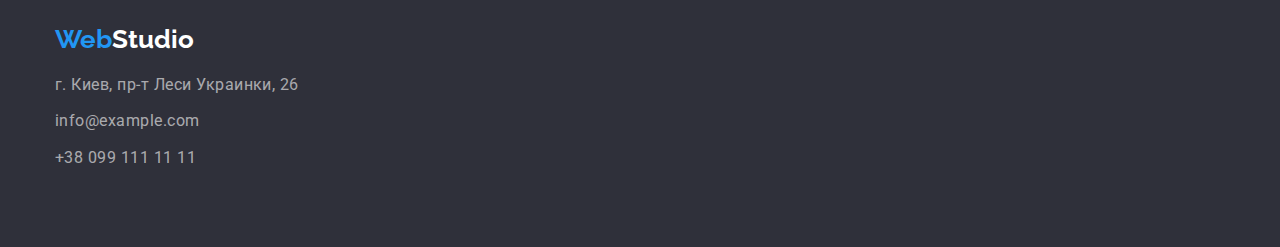
==== commit 317eb31f: "7" ====
--- a/portfolio.html
+++ b/portfolio.html
@@ -115,10 +115,10 @@
       <div class="container">
         <a href="index.html" class="logo"><span>Web</span>Studio</a>
         <address class="footer_adress">
-          <ul>
-            <li><a href="#">г. Киев, пр-т Леси Украинки, 26</a></li>
-            <li><a href="mailto:info@example.com">info@example.com</a></li>
-            <li><a href="tel:+38 099 111 11 11">+38 099 111 11 11</a></li>
+          <ul class="footer_list">
+            <li><a href="#" class="link">г. Киев, пр-т Леси Украинки, 26</a></li>
+            <li><a href="mailto:info@example.com" class="link">info@example.com</a></li>
+            <li><a href="tel:+38 099 111 11 11" class="link">+38 099 111 11 11</a></li>
           </ul>
         </address>
       </div>
--- a/css/styles.css
+++ b/css/styles.css
@@ -298,24 +298,30 @@
     padding: 60px 0;
 }
 
-footer .logo {
-    color: #FFFFFF;
-}
-
-footer.logo:hover {
+.footer_section .logo {
+    color: #FFFFFF;
+    text-decoration: none;
+}
+
+.footer_section .logo:hover {
     color: #FFFFFF;
     cursor: pointer;
 }
 
-footer a {
-    color: #FFFFFF;
+.footer_section .link {
+    color: rgba(255, 255, 255, 0.6);;
     font-style: normal;
     text-decoration: none;
     line-height: 1.71;
+    letter-spacing: 0.03em;
+}
+
+.footer_list:nth-child(1) {
+    color: #FFFFFF;
 }
 
 address a:hover {
-color: rgba(255, 255, 255, 0.6);
+    color: rgba(255, 255, 255, 0.6);
 }
 
 .footer_adress ul {
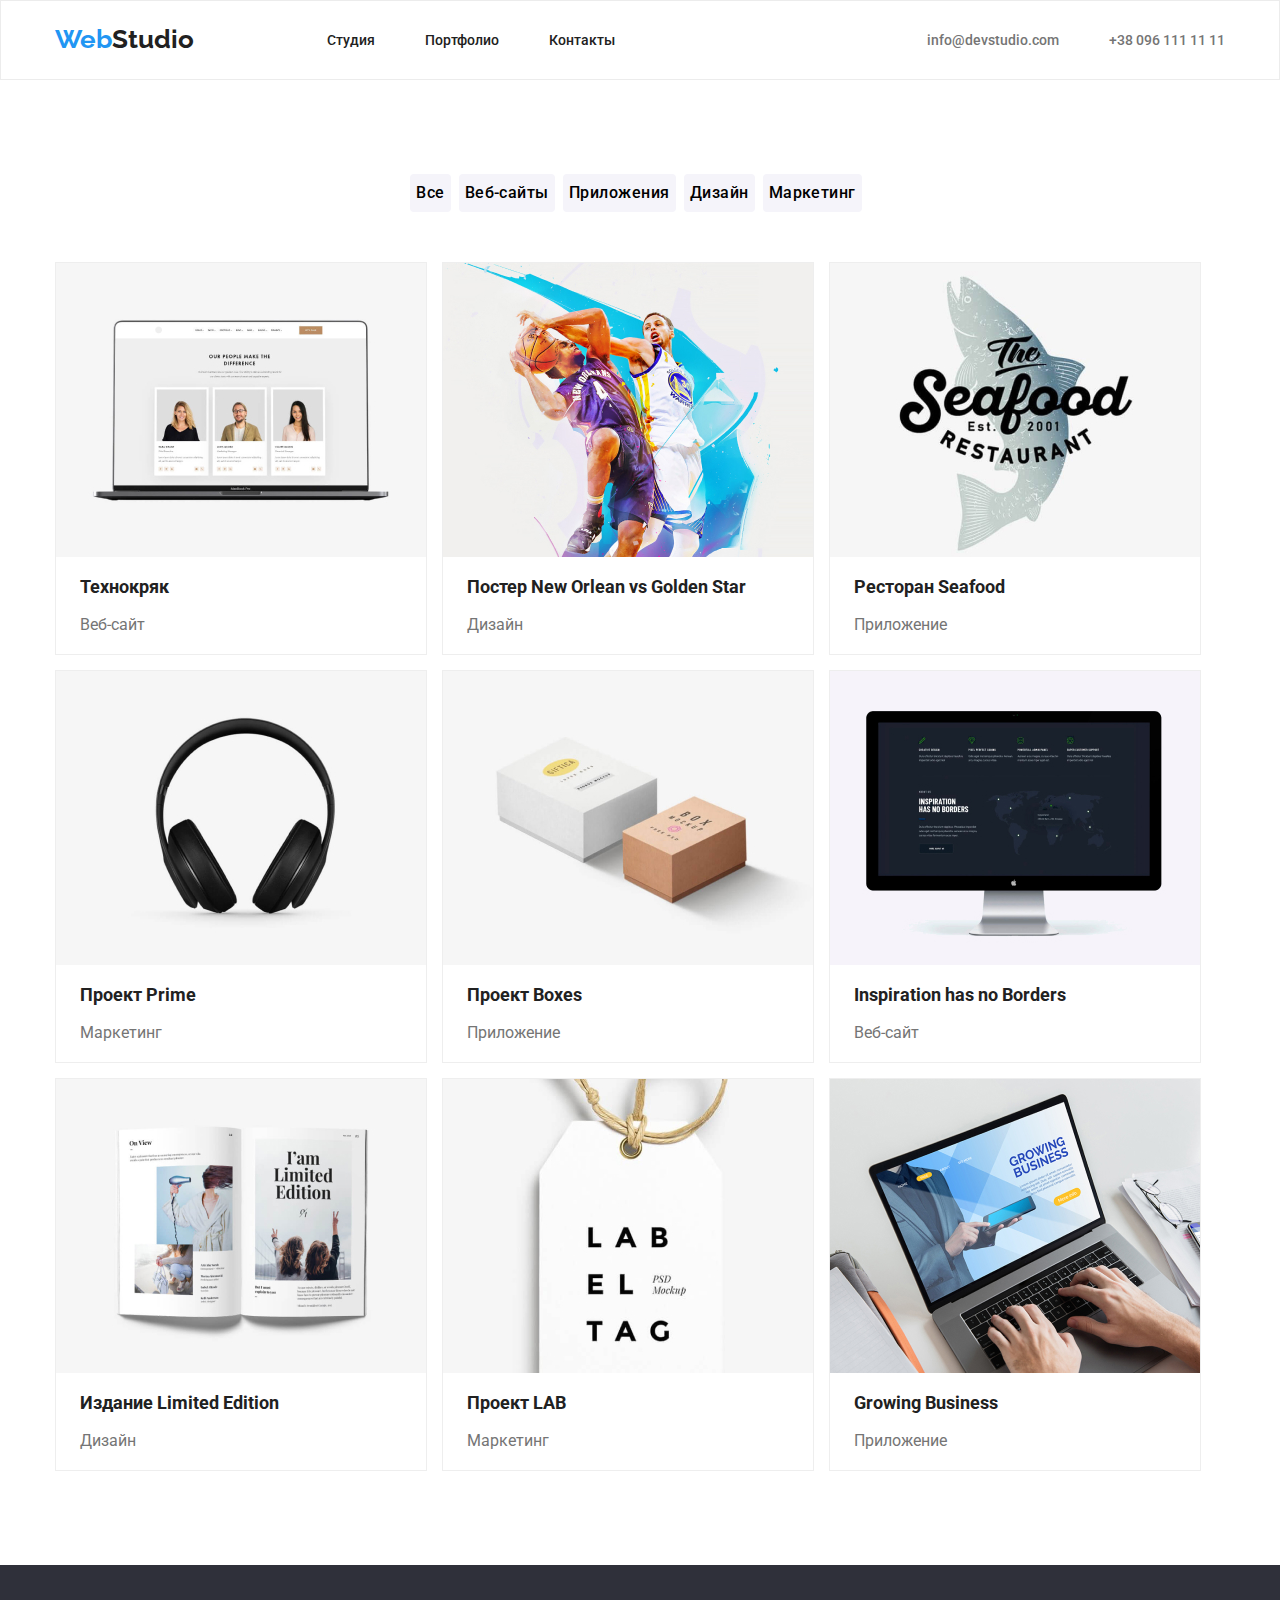
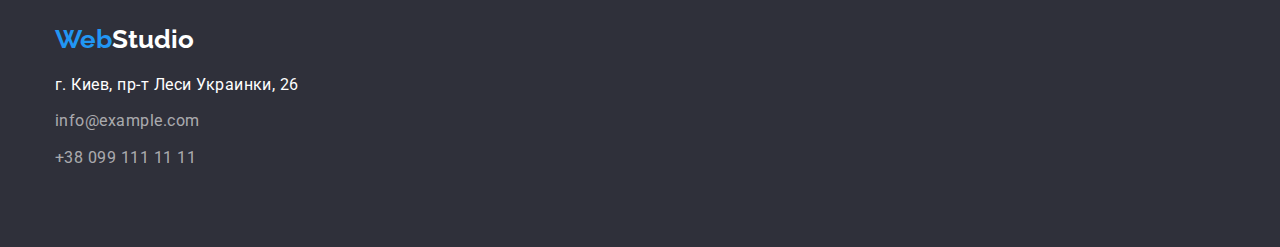
==== commit 2d1bd588: "7" ====
--- a/portfolio.html
+++ b/portfolio.html
@@ -116,7 +116,7 @@
         <a href="index.html" class="logo"><span>Web</span>Studio</a>
         <address class="footer_adress">
           <ul class="footer_list">
-            <li><a href="#" class="link">г. Киев, пр-т Леси Украинки, 26</a></li>
+            <li><a href="#" class="link fst_link">г. Киев, пр-т Леси Украинки, 26</a></li>
             <li><a href="mailto:info@example.com" class="link">info@example.com</a></li>
             <li><a href="tel:+38 099 111 11 11" class="link">+38 099 111 11 11</a></li>
           </ul>
--- a/css/styles.css
+++ b/css/styles.css
@@ -316,7 +316,7 @@
     letter-spacing: 0.03em;
 }
 
-.footer_list:nth-child(1) {
+.footer_adress .fst_link {
     color: #FFFFFF;
 }
 
